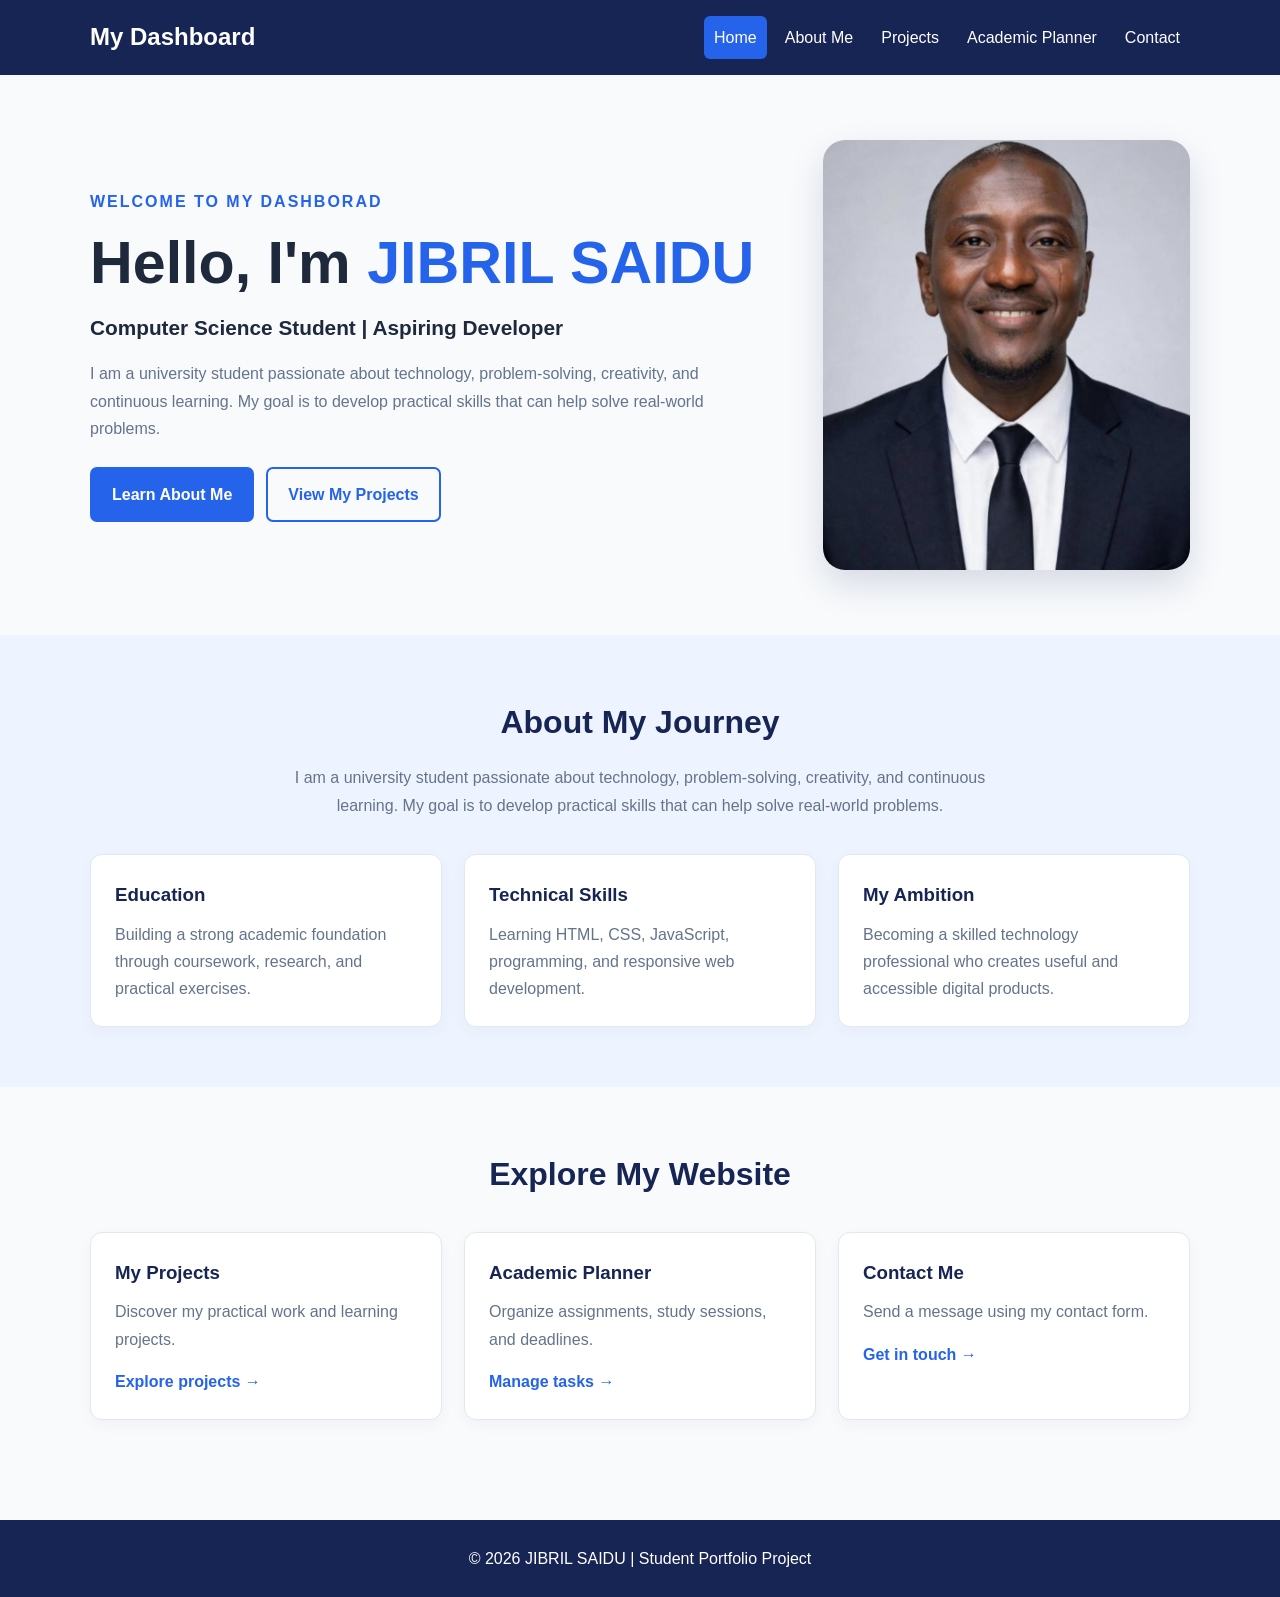
==== index.html @ fdc359dd "my student web page" ====
<!DOCTYPE html>
<html lang="en">
<head>
    <meta charset="UTF-8">
    <meta name="viewport" content="width=device-width, initial-scale=1.0">
    <title> Student Dashboard | Home</title>
    <link rel="stylesheet" href="style.css">
</head>
<body>

    <header class="site-header">
        <div class="container nav-container">
            <a class="logo" href="index.html">My Dashboard</a>

            <nav aria-label="Main navigation">
                <a class="active" href="index.html">Home</a>
                <a href="about.html">About Me</a>
                <a href="projects.html">Projects</a>
                <a href="planner.html">Academic Planner</a>
                <a href="contact.html">Contact</a>
            </nav>
        </div>
    </header>

    <main>
        <section class="hero container">
            <div class="hero-text">
                <p class="eyebrow">WELCOME TO MY DASHBORAD</p>
                </p>
                <h1>Hello, I'm <span class="accent">JIBRIL SAIDU</span></h1>

                <h2>Computer Science Student | Aspiring Developer</h2>

                <p>
                    I am a university student passionate about technology,
                    problem-solving, creativity, and continuous learning.
                    My goal is to develop practical skills that can help
                    solve real-world problems.
                </p>

                <div class="button-group">
                    <a class="btn" href="about.html">Learn About Me</a>
                    <a class="btn btn-outline" href="projects.html">
                        View My Projects
                    </a>
                </div>
            </div>

            <div class="profile-image">
                <img
                    src="Images/images.png"
                    alt="Photograph of the student"
                    onerror="this.onerror=null;this.src='https://placehold.co/400x450/172554/ffffff?text=Your+Photo';"
                >
            </div>
        </section>

        <section class="section section-light">
            <div class="container">
                <h2 class="section-title">About My Journey</h2>
                <p class="section-intro">
                    I am a university student passionate about technology,
                    problem-solving, creativity, and continuous learning.
                    My goal is to develop practical skills that can help
                    solve real-world problems.
                </p>

                <div class="card-grid">
                    <article class="card">
                        <h3>Education</h3>
                        <p>
                            Building a strong academic foundation through
                            coursework, research, and practical exercises.
                        </p>
                    </article>

                    <article class="card">
                        <h3>Technical Skills</h3>
                        <p>
                            Learning HTML, CSS, JavaScript, programming,
                            and responsive web development.
                        </p>
                    </article>

                    <article class="card">
                        <h3>My Ambition</h3>
                        <p>
                            Becoming a skilled technology professional
                            who creates useful and accessible digital products.
                        </p>
                    </article>
                </div>
            </div>
        </section>

        <section class="section container">
            <h2 class="section-title">Explore My Website</h2>

            <div class="card-grid">
                <article class="card">
                    <h3>My Projects</h3>
                    <p>Discover my practical work and learning projects.</p>
                    <a class="text-link" href="projects.html">Explore projects →</a>
                </article>

                <article class="card">
                    <h3>Academic Planner</h3>
                    <p>Organize assignments, study sessions, and deadlines.</p>
                    <a class="text-link" href="planner.html">Manage tasks →</a>
                </article>

                <article class="card">
                    <h3>Contact Me</h3>
                    <p>Send a message using my contact form.</p>
                    <a class="text-link" href="contact.html">Get in touch →</a>
                </article>
            </div>
        </section>
    </main>

    <footer class="site-footer">
        <p>&copy; 2026 JIBRIL SAIDU | Student Portfolio Project</p>
    </footer>

</body>
</html>
---- style.css ----
/* GENERAL SETTINGS */
* {
    margin: 0;
    padding: 0;
    box-sizing: border-box;
}

:root {
    --primary: #172554;
    --secondary: #2563eb;
    --accent: #38bdf8;
    --background: #f8fafc;
    --white: #ffffff;
    --text: #1e293b;
    --muted: #64748b;
    --border: #e2e8f0;
    --success: #15803d;
    --danger: #dc2626;
}

html {
    scroll-behavior: smooth;
}

body {
    font-family: Arial, Helvetica, sans-serif;
    background: var(--background);
    color: var(--text);
    line-height: 1.7;
}

img {
    max-width: 100%;
    display: block;
}

a {
    text-decoration: none;
}

.container {
    width: min(1100px, 92%);
    margin: 0 auto;
}

/* NAVIGATION */
.site-header {
    background: var(--primary);
    color: var(--white);
    position: sticky;
    top: 0;
    z-index: 100;
}

.nav-container {
    min-height: 75px;
    display: flex;
    align-items: center;
    justify-content: space-between;
    gap: 20px;
    flex-wrap: wrap;
    padding-top: 12px;
    padding-bottom: 12px;
}

.logo {
    color: var(--white);
    font-size: 1.5rem;
    font-weight: bold;
}

nav {
    display: flex;
    flex-wrap: wrap;
    gap: 8px;
}

nav a {
    color: var(--white);
    padding: 8px 10px;
    border-radius: 6px;
    transition: background 0.3s ease;
}

nav a:hover,
nav a.active {
    background: var(--secondary);
}

/* HOMEPAGE HERO */
.hero {
    display: grid;
    grid-template-columns: 1.3fr 0.7fr;
    align-items: center;
    gap: 50px;
    padding-top: 65px;
    padding-bottom: 65px;
}

.eyebrow {
    color: var(--secondary);
    font-weight: bold;
    letter-spacing: 2px;
    margin-bottom: 12px;
}

.hero h1 {
    font-size: clamp(2.2rem, 5vw, 3.7rem);
    line-height: 1.2;
    margin-bottom: 12px;
}

.hero h2 {
    font-size: 1.3rem;
    margin-bottom: 15px;
}

.accent {
    color: var(--secondary);
}

.hero-text > p:not(.eyebrow) {
    color: var(--muted);
}

.profile-image img {
    width: 100%;
    max-width: 400px;
    height: 430px;
    object-fit: cover;
    border-radius: 22px;
    box-shadow: 0 15px 35px #17255425;
}

/* BUTTONS */
.button-group {
    display: flex;
    flex-wrap: wrap;
    gap: 12px;
    margin-top: 25px;
}

.btn {
    display: inline-block;
    padding: 12px 20px;
    border: 2px solid var(--secondary);
    border-radius: 7px;
    background: var(--secondary);
    color: var(--white);
    font-weight: bold;
    cursor: pointer;
    transition: transform 0.2s, background 0.2s;
}

.btn:hover {
    transform: translateY(-3px);
    background: var(--primary);
}

.btn-outline {
    background: transparent;
    color: var(--secondary);
}

.btn-outline:hover {
    color: var(--white);
}

/* SECTIONS AND CARDS */
.section {
    padding-top: 60px;
    padding-bottom: 60px;
}

.section-light {
    background: #eef4ff;
}

.section-title {
    text-align: center;
    font-size: 2rem;
    color: var(--primary);
    margin-bottom: 15px;
}

.section-intro {
    max-width: 750px;
    margin: 0 auto 35px;
    text-align: center;
    color: var(--muted);
}

.card-grid {
    display: grid;
    grid-template-columns: repeat(3, minmax(0, 1fr));
    gap: 22px;
    margin-top: 30px;
}

.card {
    background: var(--white);
    border: 1px solid var(--border);
    border-radius: 12px;
    padding: 24px;
    box-shadow: 0 5px 15px #1725540a;
    transition: transform 0.25s, box-shadow 0.25s;
}

.card:hover {
    transform: translateY(-5px);
    box-shadow: 0 12px 25px #17255418;
}

.card h3 {
    color: var(--primary);
    margin-bottom: 10px;
}

.card p {
    color: var(--muted);
}

.text-link {
    display: inline-block;
    margin-top: 15px;
    color: var(--secondary);
    font-weight: bold;
}

/* PAGE HEADINGS */
.page-banner {
    background: var(--primary);
    color: var(--white);
    text-align: center;
    padding: 50px 20px;
}

.page-banner h1 {
    font-size: clamp(2rem, 5vw, 3rem);
}

.page-banner p {
    color: #dbeafe;
    margin-top: 10px;
}

/* SKILLS */
.skill-list {
    display: flex;
    flex-wrap: wrap;
    gap: 10px;
    list-style: none;
    margin-top: 15px;
}

.skill-list li {
    background: #dbeafe;
    color: var(--primary);
    padding: 7px 13px;
    border-radius: 20px;
}

/* PROJECT IMAGES */
.project-image {
    width: 100%;
    height: 190px;
    object-fit: cover;
    border-radius: 8px;
    margin-bottom: 15px;
}

/* TABLES */
.table-wrapper {
    overflow-x: auto;
}

table {
    width: 100%;
    border-collapse: collapse;
    background: var(--white);
    margin-top: 20px;
}

th,
td {
    padding: 13px;
    border: 1px solid var(--border);
    text-align: left;
}

th {
    background: var(--primary);
    color: var(--white);
}

/* FORMS AND PLANNER */
.form-card,
.planner-card {
    max-width: 750px;
    margin: 35px auto;
    background: var(--white);
    border: 1px solid var(--border);
    border-radius: 12px;
    padding: 28px;
    box-shadow: 0 5px 20px #1725540d;
}

.form-group {
    margin-bottom: 18px;
}

.form-group label {
    display: block;
    font-weight: bold;
    margin-bottom: 6px;
}

.form-group input,
.form-group textarea,
.form-group select,
.task-input {
    width: 100%;
    padding: 12px;
    font: inherit;
    color: var(--text);
    border: 1px solid #cbd5e1;
    border-radius: 7px;
    background: var(--white);
}

.form-group textarea {
    min-height: 140px;
    resize: vertical;
}

input:focus,
textarea:focus,
select:focus {
    outline: 2px solid var(--accent);
    outline-offset: 2px;
}

.message {
    margin-top: 15px;
    font-weight: bold;
    overflow-wrap: anywhere;
}

.message.success {
    color: var(--success);
}

.message.error {
    color: var(--danger);
}

.task-controls {
    display: flex;
    gap: 10px;
    margin-top: 15px;
}

.task-controls input {
    flex: 1;
    min-width: 0;
}

.task-list {
    list-style: none;
    margin-top: 20px;
}

.task-item {
    display: flex;
    align-items: center;
    gap: 12px;
    padding: 13px 0;
    border-bottom: 1px solid var(--border);
}

.task-text {
    flex: 1;
    overflow-wrap: anywhere;
}

.task-item.completed .task-text {
    text-decoration: line-through;
    color: var(--muted);
}

.delete-btn {
    background: var(--danger);
    color: var(--white);
    border: none;
    border-radius: 5px;
    padding: 7px 10px;
    cursor: pointer;
}

.task-stats {
    display: flex;
    flex-wrap: wrap;
    gap: 20px;
    margin-top: 20px;
    color: var(--muted);
}

/* MULTIMEDIA */
.media-frame {
    width: 100%;
    max-width: 700px;
    border-radius: 10px;
    margin: 20px auto;
}

/* FOOTER */
.site-footer {
    text-align: center;
    padding: 25px 15px;
    background: var(--primary);
    color: var(--white);
    margin-top: 40px;
}

/* MOBILE RESPONSIVENESS */
@media (max-width: 800px) {
    .hero {
        grid-template-columns: 1fr;
        gap: 30px;
        padding-top: 40px;
    }

    .profile-image img {
        height: 350px;
        margin: 0 auto;
    }

    .card-grid {
        grid-template-columns: repeat(2, minmax(0, 1fr));
    }

    .nav-container {
        justify-content: center;
    }

    nav {
        justify-content: center;
    }
}

@media (max-width: 520px) {
    .card-grid {
        grid-template-columns: 1fr;
    }

    .hero h1 {
        font-size: 2.3rem;
    }

    .form-card,
    .planner-card {
        padding: 18px;
    }

    .task-controls {
        flex-direction: column;
    }

    nav a {
        font-size: 0.9rem;
        padding: 7px;
    }
}
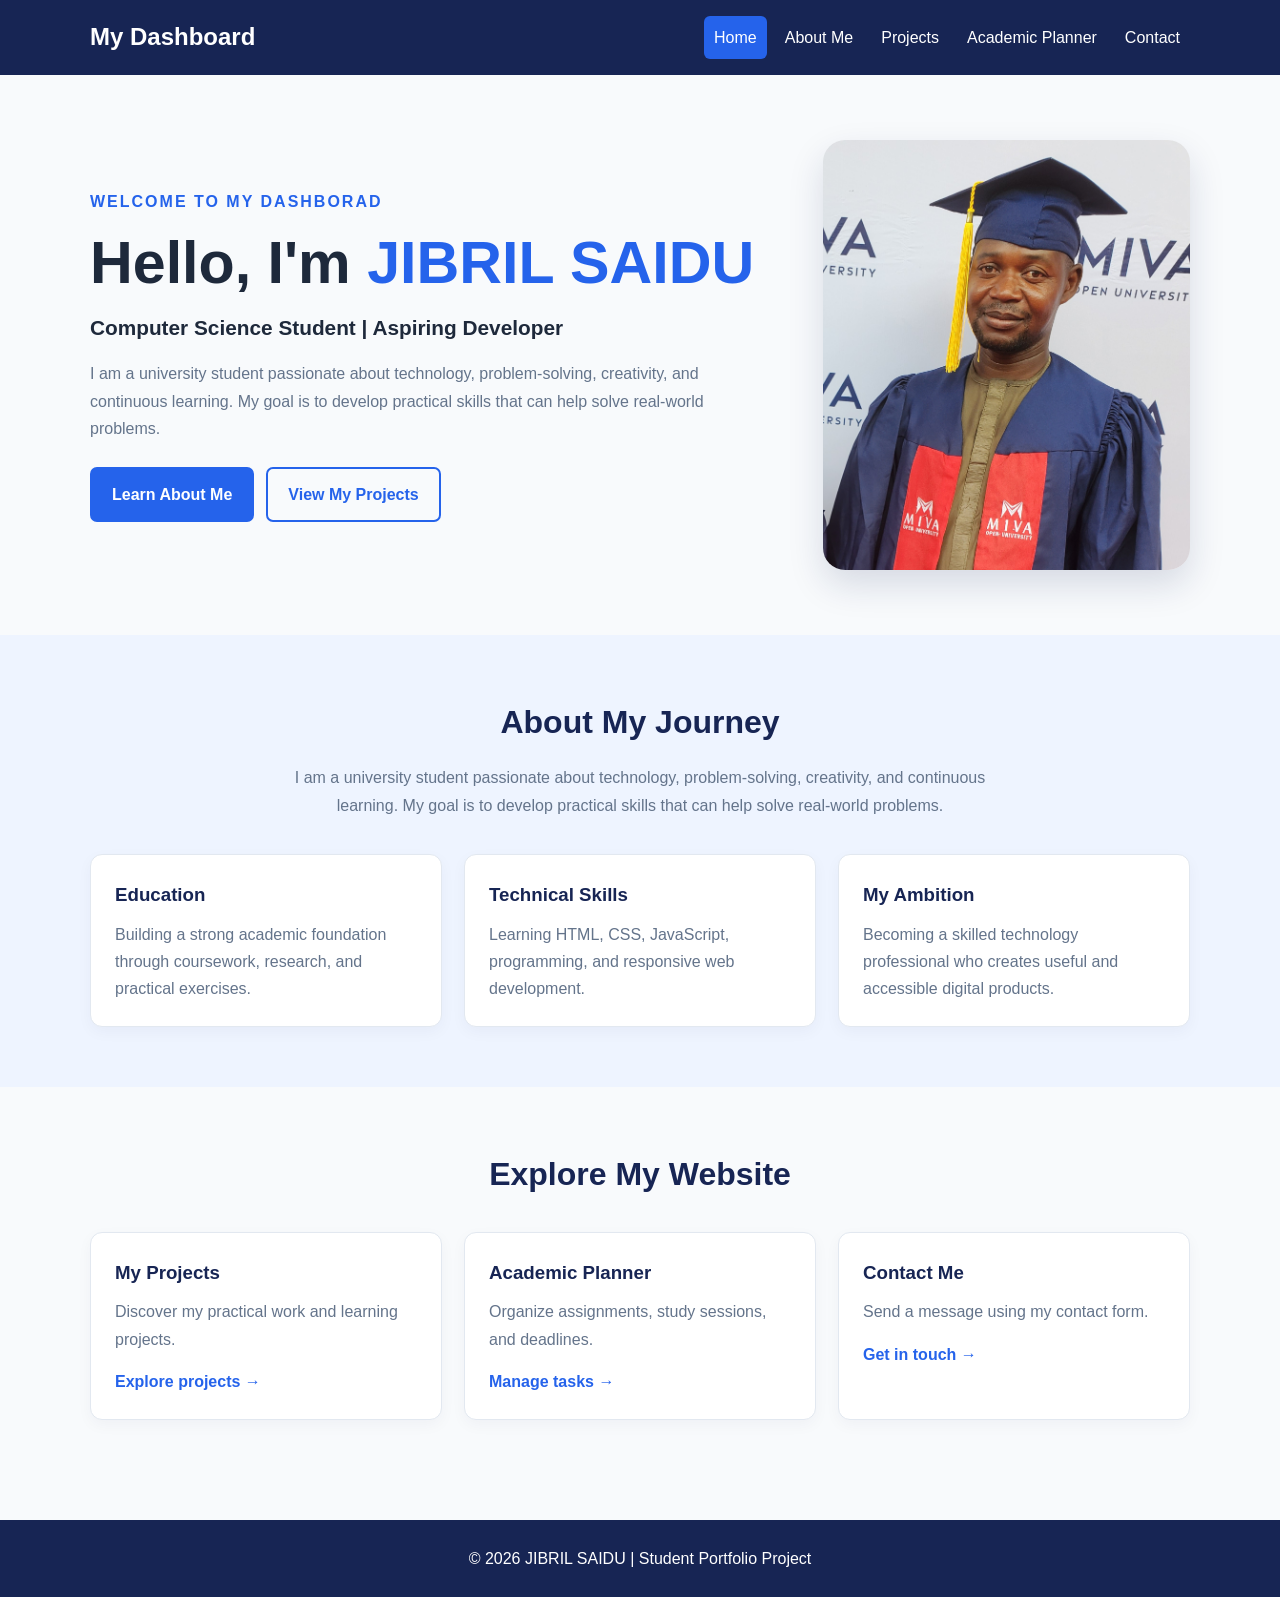
==== commit a6b61fea: "Update my-new-photo.png" ====
--- a/index.html
+++ b/index.html
@@ -48,8 +48,8 @@
 
             <div class="profile-image">
                 <img
-                    src="Images/images.png"
-                    alt="Photograph of the student"
+                    src="Images/my-new-photo.png"
+                    alt="Photograph of the new student"
                     onerror="this.onerror=null;this.src='https://placehold.co/400x450/172554/ffffff?text=Your+Photo';"
                 >
             </div>
